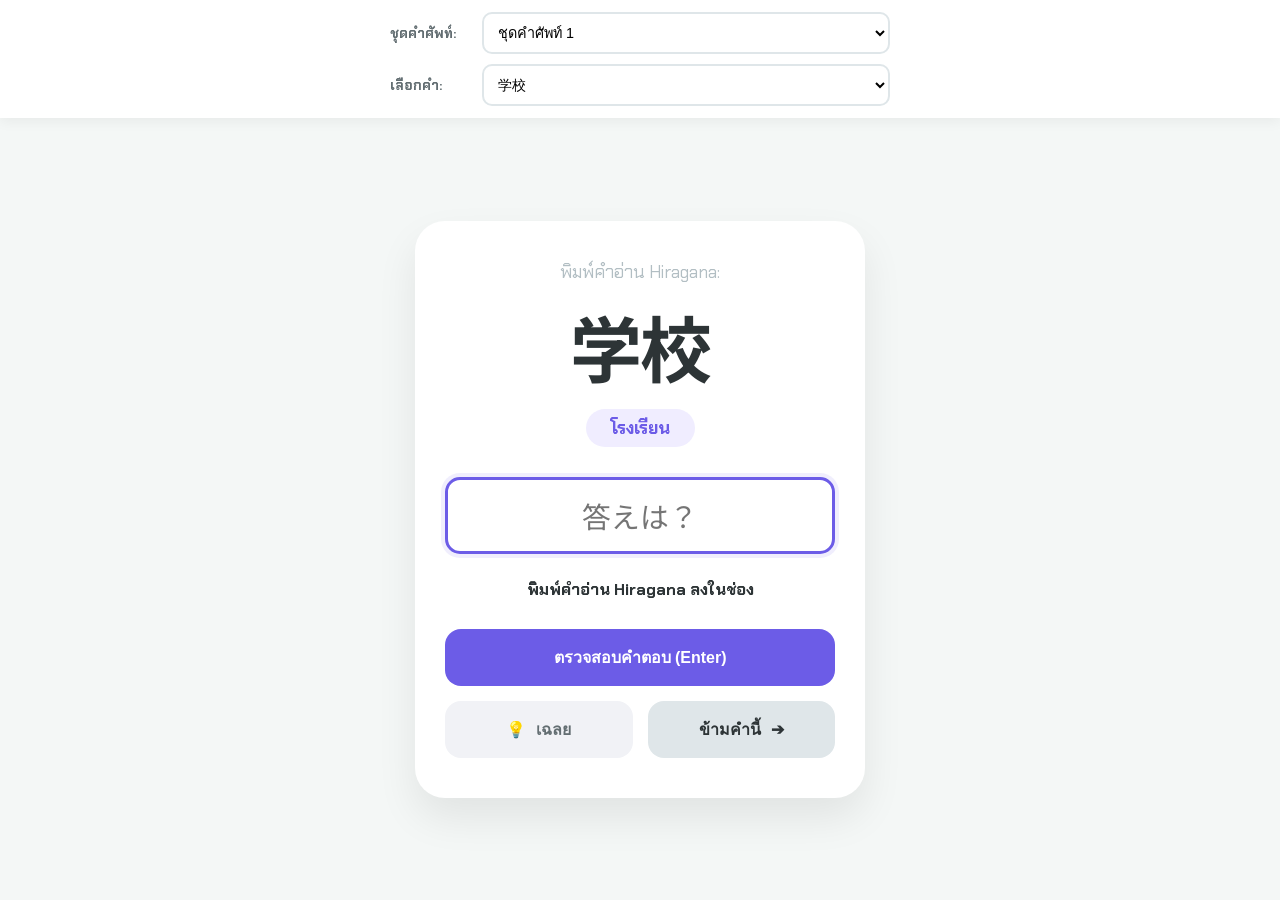
==== hiragana_practice.html @ 0754952e "update" ====
<!DOCTYPE html>
<html lang="th">
<head>
    <meta charset="UTF-8">
    <meta name="viewport" content="width=device-width, initial-scale=1.0, maximum-scale=1.0, user-scalable=no">
    <title>Hiragana Typing Master</title>
    <link href="https://fonts.googleapis.com/css2?family=Chakra+Petch:wght@400;700&family=Noto+Sans+JP:wght@500;700&display=swap" rel="stylesheet">
    <style>
        :root {
            --primary: #6c5ce7;
            --success: #00b894;
            --error: #d63031;
            --warning: #fdcb6e;
            --bg: #f4f7f6;
            --card-bg: #ffffff;
            --text-main: #2d3436;
        }

        * { box-sizing: border-box; -webkit-tap-highlight-color: transparent; }

        body {
            font-family: 'Chakra Petch', 'Noto Sans JP', sans-serif;
            background-color: var(--bg);
            margin: 0;
            display: flex;
            flex-direction: column;
            min-height: 100vh;
            color: var(--text-main);
        }

        header {
            background: white;
            padding: 12px;
            box-shadow: 0 4px 12px rgba(0,0,0,0.05);
            position: sticky;
            top: 0;
            z-index: 100;
        }

        .nav-container {
            max-width: 500px;
            margin: 0 auto;
            display: flex;
            flex-direction: column;
            gap: 10px;
        }

        .select-group {
            display: flex;
            align-items: center;
            gap: 12px;
        }

        .select-group label {
            font-size: 0.85rem;
            font-weight: 700;
            min-width: 80px;
            color: #636e72;
        }

        select {
            flex: 1;
            padding: 10px;
            border: 2px solid #dfe6e9;
            border-radius: 10px;
            font-size: 0.9rem;
            background: #fff;
            outline: none;
            cursor: pointer;
        }

        main {
            flex: 1;
            display: flex;
            align-items: center;
            justify-content: center;
            padding: 20px;
        }

        .card {
            background: var(--card-bg);
            width: 100%;
            max-width: 450px;
            padding: 40px 30px;
            border-radius: 30px;
            box-shadow: 0 20px 40px rgba(0,0,0,0.08);
            text-align: center;
            transition: all 0.3s ease;
        }

        .reading-hint { font-size: 1.1rem; color: #b2bec3; margin-bottom: 10px; }

        .target-kanji {
            font-size: 4.5rem;
            font-weight: 700;
            color: var(--text-main);
            margin: 0 0 10px 0;
            letter-spacing: -2px;
        }

        .meaning-badge {
            display: inline-block;
            background: #f0edff;
            color: var(--primary);
            padding: 8px 25px;
            border-radius: 50px;
            font-weight: 700;
            font-size: 1.1rem;
            margin-bottom: 30px;
        }

        .input-section {
            margin-bottom: 25px;
            position: relative;
        }

        #answer-input {
            width: 100%;
            padding: 15px;
            font-size: 1.8rem;
            text-align: center;
            border: 3px solid #dfe6e9;
            border-radius: 15px;
            outline: none;
            font-family: 'Noto Sans JP', sans-serif;
            transition: all 0.2s;
        }

        #answer-input:focus {
            border-color: var(--primary);
            box-shadow: 0 0 0 4px rgba(108, 92, 231, 0.1);
        }

        #answer-input.correct {
            border-color: var(--success);
            background-color: rgba(0, 184, 148, 0.05);
        }

        #answer-input.wrong {
            border-color: var(--error);
            animation: shake 0.4s ease-in-out;
        }

        @keyframes shake {
            0%, 100% { transform: translateX(0); }
            25% { transform: translateX(-10px); }
            75% { transform: translateX(10px); }
        }

        .status-bar {
            height: 30px;
            font-weight: 700;
            font-size: 1rem;
            margin-bottom: 20px;
            transition: color 0.3s;
        }

        .actions {
            display: grid;
            grid-template-columns: 1fr 1fr;
            gap: 15px;
        }

        button {
            padding: 16px;
            border: none;
            border-radius: 16px;
            font-size: 1rem;
            font-weight: 700;
            cursor: pointer;
            transition: all 0.2s;
            display: flex;
            align-items: center;
            justify-content: center;
            gap: 10px;
        }

        .btn-check { background: var(--primary); color: white; grid-column: span 2; }
        .btn-hint { background: #f1f2f6; color: #636e72; }
        .btn-next { background: #dfe6e9; color: #2d3436; }

        button:active { transform: translateY(2px); filter: brightness(0.9); }
        button:disabled { opacity: 0.5; cursor: not-allowed; }

        .hidden-hint {
            margin-top: 15px;
            font-size: 1.2rem;
            color: var(--warning);
            font-weight: bold;
            display: none;
        }
    </style>
</head>
<body>

<header>
    <div class="nav-container">
        <div class="select-group">
            <label>ชุดคำศัพท์:</label>
            <select id="setSelect" onchange="loadSet(this.value)"></select>
        </div>
        <div class="select-group">
            <label>เลือกคำ:</label>
            <select id="kanjiSelect" onchange="loadWord(this.value)"></select>
        </div>
    </div>
</header>

<main>
    <div class="card" id="practice-card">
        <div class="info-section">
            <div class="reading-hint">พิมพ์คำอ่าน Hiragana:</div>
            <h1 class="target-kanji" id="display-kanji">...</h1>
            <span class="meaning-badge" id="display-meaning">...</span>
        </div>

        <div class="input-section">
            <input type="text" id="answer-input" autocomplete="off" placeholder="答えは？" autofocus>
            <div id="revealed-hint" class="hidden-hint"></div>
        </div>

        <div class="status-bar" id="status-msg">พร้อมแล้วหรือยัง?</div>

        <div class="actions">
            <button class="btn-check" id="check-btn" onclick="checkAnswer()">
                ตรวจสอบคำตอบ (Enter)
            </button>
            <button class="btn-hint" onclick="showHint()">
                <span>💡</span> เฉลย
            </button>
            <button class="btn-next" onclick="nextInSet()">
                ข้ามคำนี้ <span>➔</span>
            </button>
        </div>
    </div>
</main>

<script>
    const defaultData = {
        "ชุดคำศัพท์พื้นฐาน": [
            { "char": "学校", "hira": "がっこう", "mean": "โรงเรียน" },
            { "char": "先生", "hira": "せんせい", "mean": "คุณครู" },
            { "char": "水", "hira": "みず", "mean": "น้ำ" },
            { "char": "食べる", "hira": "たべる", "mean": "กิน" },
            { "char": "日本語", "hira": "nihongo", "hira_real": "にほんご", "mean": "ภาษาญี่ปุ่น" }
        ]
    };

    let kanjiDataSets = {};
    let currentSetName = "";
    let currentWordIdx = 0;
    let isCorrect = false;

    async function fetchKanjiData() {
        try {
            const response = await fetch('./data_hiragana.json').catch(() => fetch('data_hiragana.json'));
            kanjiDataSets = response.ok ? await response.json() : defaultData;
            initApp();
        } catch (e) {
            kanjiDataSets = defaultData;
            initApp();
        }
    }

    function initApp() {
        const setSelect = document.getElementById('setSelect');
        const setNames = Object.keys(kanjiDataSets);
        setSelect.innerHTML = setNames.map(name => `<option value="${name}">${name}</option>`).join('');
        if (setNames.length > 0) loadSet(setNames[0]);

        // รองรับการกด Enter
        document.getElementById('answer-input').addEventListener('keypress', (e) => {
            if (e.key === 'Enter') {
                if (isCorrect) nextInSet();
                else checkAnswer();
            }
        });
    }

    function loadSet(setName) {
        currentSetName = setName;
        const kanjiSelect = document.getElementById('kanjiSelect');
        kanjiSelect.innerHTML = kanjiDataSets[setName].map((item, i) => 
            `<option value="${i}">${item.char}</option>`
        ).join('');
        loadWord(0);
    }

    function loadWord(index) {
        currentWordIdx = parseInt(index);
        isCorrect = false;
        const data = kanjiDataSets[currentSetName][currentWordIdx];
        
        document.getElementById('display-kanji').innerText = data.char;
        document.getElementById('display-meaning').innerText = data.mean;
        document.getElementById('kanjiSelect').value = index;
        
        const input = document.getElementById('answer-input');
        input.value = '';
        input.className = '';
        input.disabled = false;
        input.focus();
        
        document.getElementById('status-msg').innerText = "พิมพ์คำอ่าน Hiragana ลงในช่อง";
        document.getElementById('status-msg').style.color = "var(--text-main)";
        document.getElementById('revealed-hint').style.display = "none";
        document.getElementById('check-btn').innerText = "ตรวจสอบคำตอบ (Enter)";
    }

    function checkAnswer() {
        const input = document.getElementById('answer-input');
        const msg = document.getElementById('status-msg');
        const userAnswer = input.value.trim();
        const correctAnswer = kanjiDataSets[currentSetName][currentWordIdx].hira;

        if (!userAnswer) return;

        if (userAnswer === correctAnswer) {
            isCorrect = true;
            input.className = 'correct';
            input.disabled = true;
            msg.innerText = "ถูกต้องแล้ว! 🎉";
            msg.style.color = "var(--success)";
            document.getElementById('check-btn').innerText = "คำถัดไป (Enter)";
        } else {
            input.className = 'wrong';
            msg.innerText = "ยังไม่ถูก ลองใหม่อีกครั้งนะ";
            msg.style.color = "var(--error)";
            setTimeout(() => {
                if (!isCorrect) input.className = '';
            }, 400);
        }
    }

    function showHint() {
        const hintDiv = document.getElementById('revealed-hint');
        const correctAnswer = kanjiDataSets[currentSetName][currentWordIdx].hira;
        hintDiv.innerText = `เฉลย: ${correctAnswer}`;
        hintDiv.style.display = "block";
    }

    function nextInSet() {
        const set = kanjiDataSets[currentSetName];
        currentWordIdx = (currentWordIdx + 1) % set.length;
        loadWord(currentWordIdx);
    }

    window.onload = fetchKanjiData;
</script>

</body>
</html>
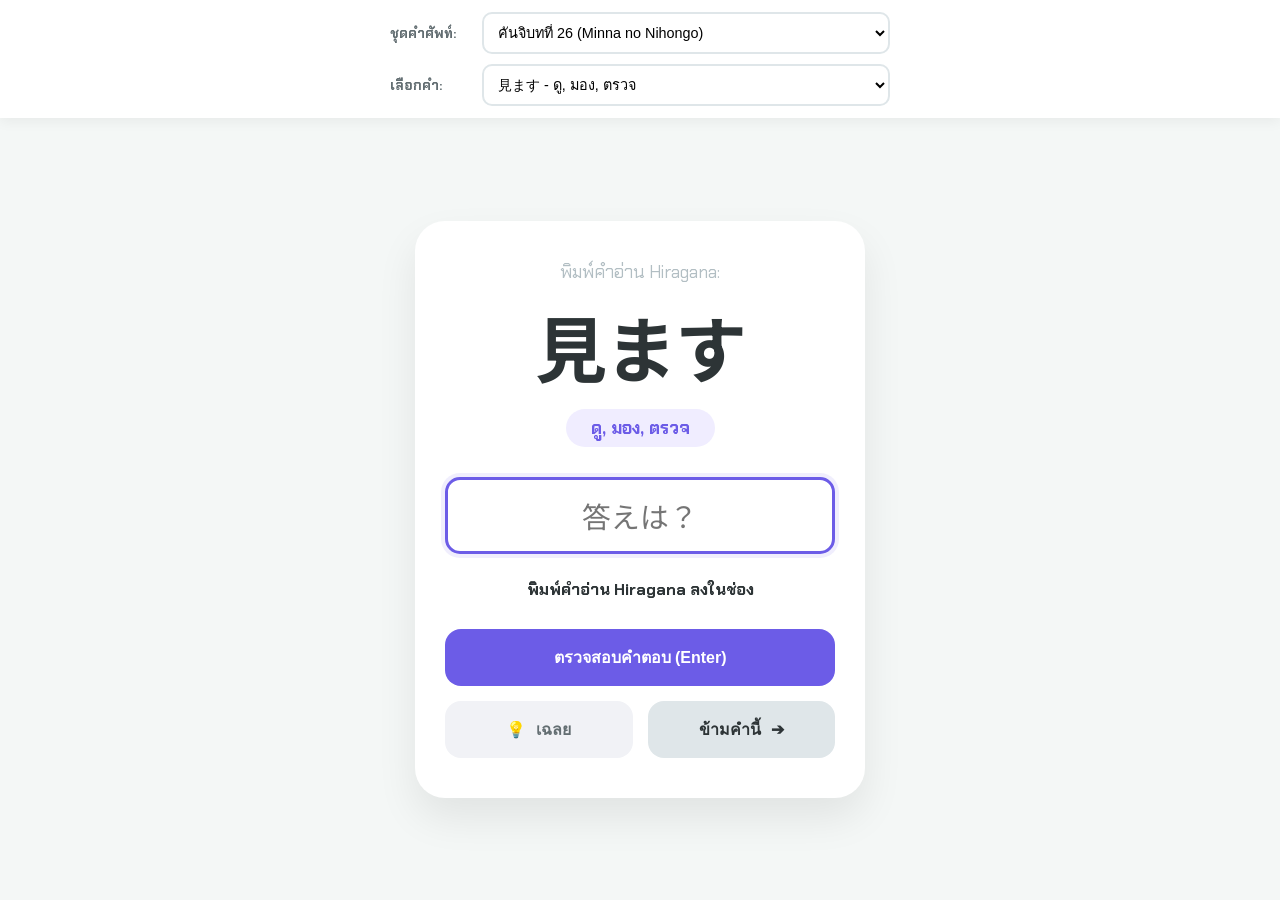
==== commit 2ee5c629: "update" ====
--- a/hiragana_practice.html
+++ b/hiragana_practice.html
@@ -281,7 +281,7 @@
         currentSetName = setName;
         const kanjiSelect = document.getElementById('kanjiSelect');
         kanjiSelect.innerHTML = kanjiDataSets[setName].map((item, i) => 
-            `<option value="${i}">${item.char}</option>`
+            `<option value="${i}">${item.char} - ${item.mean}</option>`
         ).join('');
         loadWord(0);
     }
